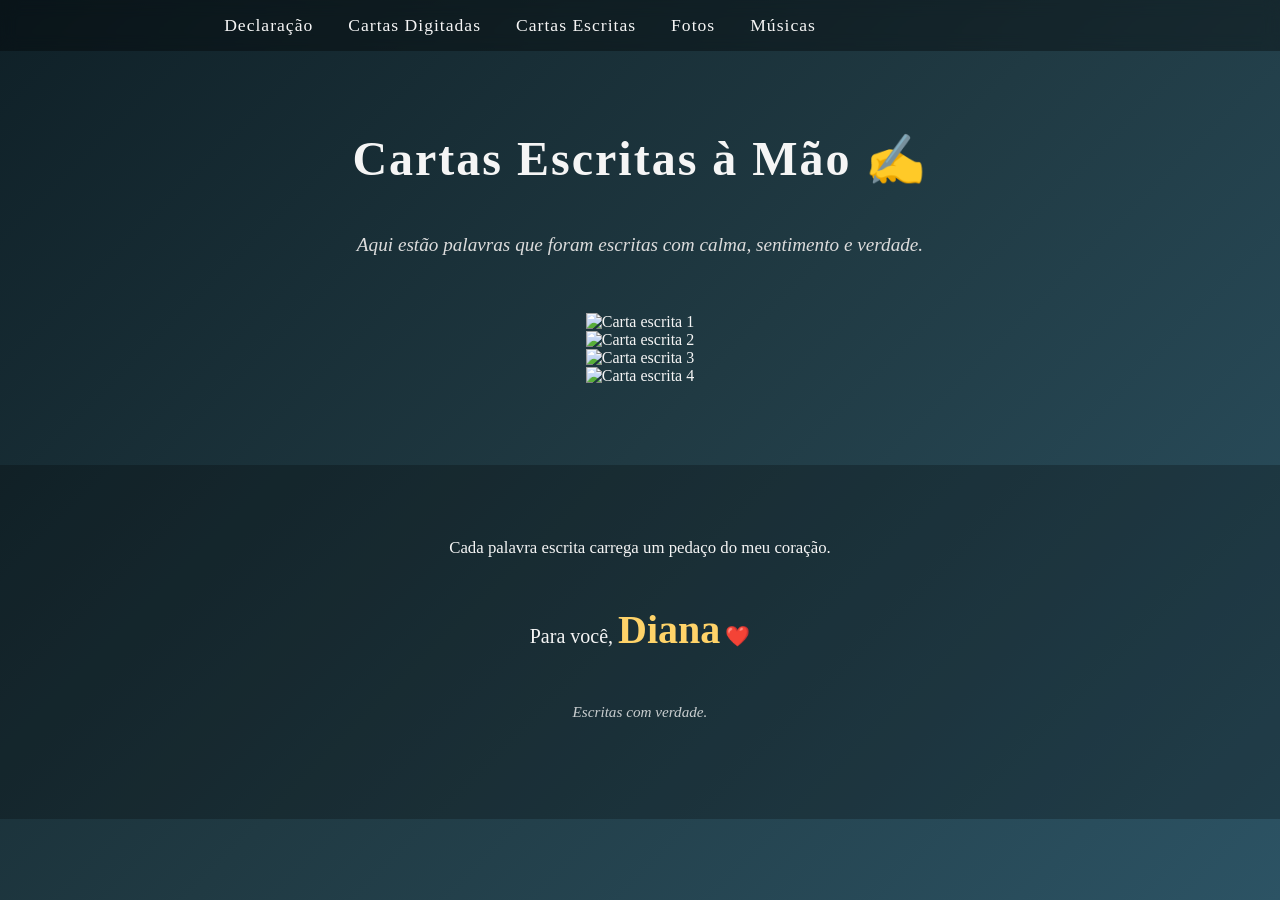
==== cartas-digitalizadas.html @ c197c5a6 "criado novo html" ====
<!DOCTYPE html>
<html lang="pt-BR">
<head>
<meta charset="UTF-8">
<title>Cartas Escritas</title>
<meta name="viewport" content="width=device-width, initial-scale=1.0">
<link rel="stylesheet" href="style.css">
</head>

<body class="cartas-page">

<nav class="nav">
    <div class="container nav-content">
        <a href="index.html">Declaração</a>
        <a href="cartas.html">Cartas Digitadas</a>
        <a href="cartas-digitalizadas.html">Cartas Escritas</a>
        <a href="fotos.html">Fotos</a>
        <a href="videos.html">Músicas</a>
    </div>
</nav>

<section class="section">
<div class="container">

<h2 class="title">Cartas Escritas à Mão ✍️</h2>

<p class="intro secondary">
Aqui estão palavras que foram escritas com calma,
sentimento e verdade.
</p>

<div class="cartas-escritas-grid">

    <div class="carta-escrita">
        <img src="img/cartas/carta_a_Escolha.png" alt="Carta escrita 1">
    </div>

    <div class="carta-escrita">
        <img src="img/cartas/carta_a_Transformação.png" alt="Carta escrita 2">
    </div>

    <div class="carta-escrita">
        <img src="img/cartas/carta_amor_sem_pressao.png" alt="Carta escrita 3">
    </div>

    <div class="carta-escrita">
        <img src="img/cartas/carta_Consciência_e_Respeito.png" alt="Carta escrita 4">
    </div>

</div>

</div>
</section>

<footer class="footer">
    <div class="container footer-content">

        <p class="footer-text">
            Cada palavra escrita carrega um pedaço do meu coração.
        </p>

        <p class="footer-heart">
            Para você, <strong>Diana</strong> ❤️
        </p>

        <p class="footer-signature">
            Escritas com verdade.
        </p>

    </div>
</footer>
<!-- LIGHTBOX GLOBAL -->
<div id="lightbox" class="lightbox">
    <img id="lightbox-img">
</div>

<script src="script.js"></script>
</body>
</html>
---- style.css ----
/* RESET */
* {
    margin: 0;
    padding: 0;
    box-sizing: border-box;
}

/* BASE */
body {
    font-family: 'Georgia', serif;
    background: linear-gradient(135deg, #0f2027, #203a43, #2c5364);
    color: #f5f5f5;
    min-height: 100vh;
    scroll-behavior: smooth;
}

.intro {
    font-size: 1.2rem;
    line-height: 1.9;
    margin-bottom: 25px;
    opacity: 0;
    animation: fadeUp 1.8s ease forwards;
}

.intro.secondary {
    font-style: italic;
    color: #dcdcdc;
    margin-bottom: 50px;
}

/* ESTRUTURA */
.section {
    padding: 80px 20px;
    display: flex;
    justify-content: center;
}

.container {
    max-width: 1000px;
    width: 100%;
    text-align: center;
    animation: fadeUp 1.6s ease forwards;
    opacity: 0;
}

/* TÍTULOS */
.title {
    font-size: 3rem;
    letter-spacing: 2px;
    margin-bottom: 40px;
    animation: fadeDown 1.2s ease forwards;
    opacity: 0;
}

strong {
    font-size: 2em;
}

/* TEXTO */
p {
    font-size: 1.15rem;
    line-height: 1.9;
    margin-bottom: 22px;
}

/* DESTAQUES */
.highlight {
    font-style: italic;
    color: #ffd369;
    margin-top: 30px;
}

.final {
    font-size: 1.4rem;
    margin-top: 40px;
}

.final strong {
    display: block;
    margin-top: 10px;
    font-size: 1.6rem;
}

/* VÍDEOS */
.videos {
    background: rgba(0, 0, 0, 0.15);
}

.video-grid {
    display: grid;
    grid-template-columns: repeat(auto-fit, minmax(280px, 1fr));
    gap: 30px;
}

.video iframe {
    width: 100%;
    aspect-ratio: 16 / 9;
    border-radius: 12px;
    border: none;
    box-shadow: 0 8px 20px rgba(0, 0, 0, 0.35);
}

/* FOOTER */
.footer {
    background: rgba(0, 0, 0, 0.25);
    padding: 50px 20px;
    width: 100%;
}

.footer-content {
    max-width: 900px;
    margin: 0 auto;
    text-align: center;
    display: flex;
    flex-direction: column;
    gap: 14px;
    animation: fadeUp 1.2s ease forwards;
    opacity: 0;
}

/* TEXTOS */
.footer-text {
    font-size: 1.05rem;
    line-height: 1.6;
}

.footer-heart {
    font-size: 1.25rem;
    line-height: 1.6;
}

.footer-heart strong {
    color: #ffd369;
}

.footer-signature {
    font-size: 0.95rem;
    font-style: italic;
    opacity: 0.8;
}

/* CORAÇÃO ANIMADO */
.footer-heart span {
    display: inline-block;
    animation: pulse 1.6s infinite;
}

/* ANIMAÇÃO */
@keyframes pulse {
    0% { transform: scale(1); }
    50% { transform: scale(1.12); }
    100% { transform: scale(1); }
}

/* MOBILE */
@media (max-width: 600px) {
    .footer {
        padding: 40px 16px;
    }

    .footer-text {
        font-size: 1rem;
    }

    .footer-heart {
        font-size: 1.15rem;
    }

    .footer-signature {
        font-size: 0.9rem;
    }
}

/* TELAS GRANDES */
@media (min-width: 1200px) {
    .footer {
        padding: 70px 20px;
    }
}


@keyframes pulse {
    0% { transform: scale(1); }
    50% { transform: scale(1.15); }
    100% { transform: scale(1); }
}


/* ANIMAÇÕES */
@keyframes fadeUp {
    from {
        opacity: 0;
        transform: translateY(40px);
    }
    to {
        opacity: 1;
        transform: translateY(0);
    }
}

@keyframes fadeDown {
    from {
        opacity: 0;
        transform: translateY(-40px);
    }
    to {
        opacity: 1;
        transform: translateY(0);
    }
}

/* RESPONSIVO */
@media (max-width: 600px) {
    .title {
        font-size: 2.2rem;
    }

    p {
        font-size: 1.05rem;
    }
}

/* ================= NAV ================= */

.nav {
    position: sticky;
    top: 0;
    background: rgba(0,0,0,0.35);
    backdrop-filter: blur(8px);
    padding: 15px 20px;
    z-index: 1000;
}

.nav-content {
    display: flex;
    justify-content: center;
    gap: 35px;
}

.nav a {
    color: #f5f5f5;
    text-decoration: none;
    font-size: 1.1rem;
    letter-spacing: 1px;
    position: relative;
}

.nav a::after {
    content: "";
    position: absolute;
    width: 0;
    height: 2px;
    background: #ffd369;
    left: 0;
    bottom: -5px;
    transition: 0.3s;
}

.nav a:hover::after {
    width: 100%;
}

/* ================= CARTAS ================= */

/* ================= CARTAS - 2 POR LINHA ================= */

.cartas-grid {
    display: flex;
    flex-direction: column;
    gap: 30px;
    margin-top: 40px;
}

.carta {
    background: rgba(255,255,255,0.08);
    padding: 40px;
    border-radius: 18px;
    backdrop-filter: blur(6px);
    box-shadow: 0 12px 30px rgba(0,0,0,0.35);
    transition: 0.4s ease;
    text-align: left;
    min-height: 250px;
}

.carta:hover {
    transform: translateY(-8px);
}

.carta h3 {
    color: #ffd369;
    margin-bottom: 20px;
    font-size: 1.4rem;
}

.carta p {
    font-size: 1.15rem;
    line-height: 1.8;
}

/* Responsivo - celular */
@media (max-width: 768px) {
    .cartas-grid {
        grid-template-columns: 1fr;
    }
}

/* ================= FOTOS ================= */

.fotos-grid {
    display: grid;
    grid-template-columns: repeat(auto-fit,minmax(220px,1fr));
    gap: 20px;
    margin-top: 40px;
}

.fotos-grid img {
    width: 100%;
    border-radius: 14px;
    transition: 0.4s;
    box-shadow: 0 8px 20px rgba(0,0,0,0.35);
}

.fotos-grid img:hover {
    transform: scale(1.08);
}

/* LIGHTBOX */

.lightbox {
    display: none;
    position: fixed;
    z-index: 2000;
    left: 0;
    top: 0;
    width: 100%;
    height: 100%;
    background: rgba(0,0,0,0.85);
    justify-content: center;
    align-items: center;
}

.lightbox-img {
    max-width: 90%;
    max-height: 90%;
    border-radius: 14px;
    box-shadow: 0 0 30px rgba(0,0,0,0.8);
    animation: fadeUp 0.4s ease;
}

.fotos-grid img {
    cursor: pointer;
}
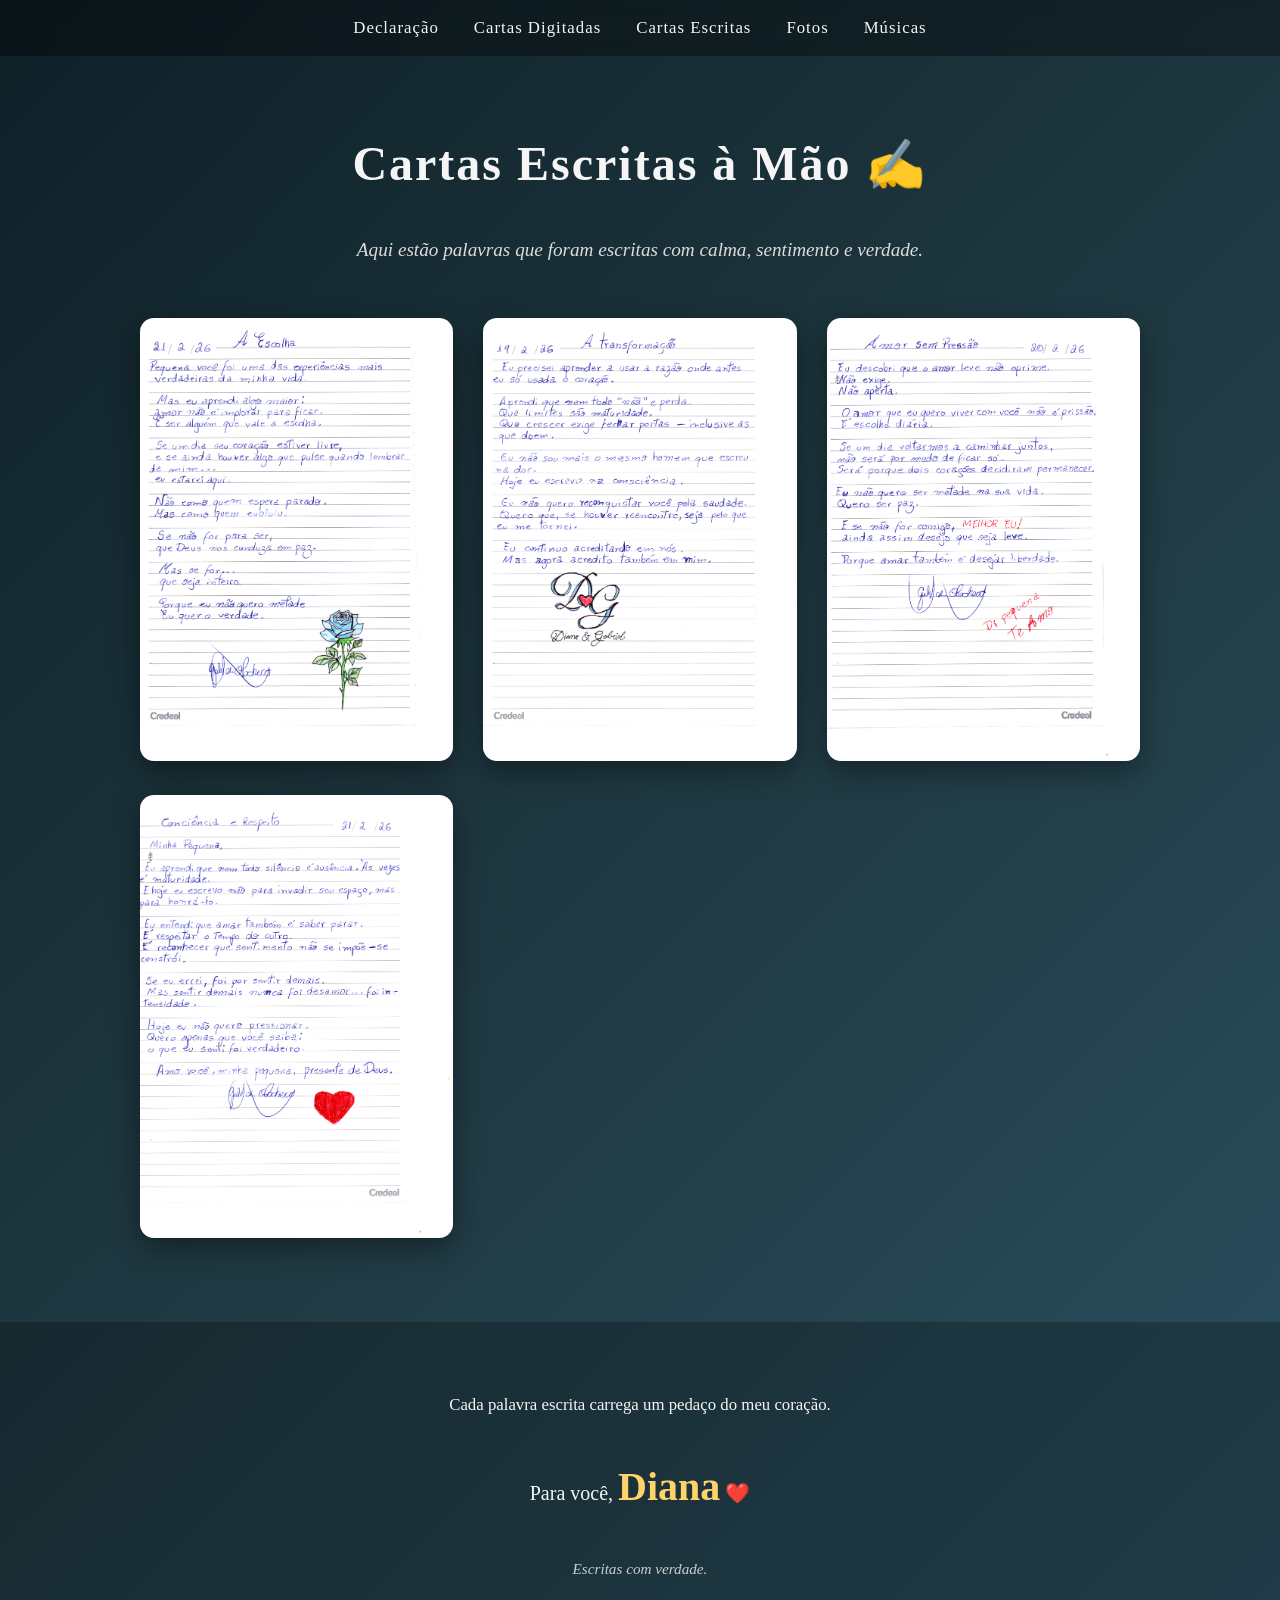
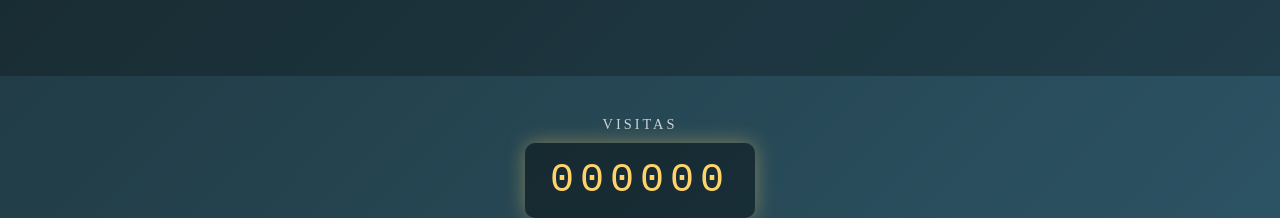
==== commit e3b50e34: "incrementando contador de visualizacao" ====
--- a/cartas-digitalizadas.html
+++ b/cartas-digitalizadas.html
@@ -75,5 +75,11 @@
 </div>
 
 <script src="script.js"></script>
+<div class="contador-box">
+    <div class="contador-label">VISITAS</div>
+    <div id="contador-digital" class="contador-digital">000000</div>
+</div>
+
+<script src="contador.js"></script>
 </body>
 </html>
--- a/style.css
+++ b/style.css
@@ -223,26 +223,29 @@
 /* ================= NAV ================= */
 
 .nav {
-    position: sticky;
-    top: 0;
+    width: 100%;
+    padding: 18px 0;
     background: rgba(0,0,0,0.35);
     backdrop-filter: blur(8px);
-    padding: 15px 20px;
-    z-index: 1000;
 }
 
 .nav-content {
+    max-width: 1000px;
+    margin: 0 auto;          /* centraliza o container */
     display: flex;
-    justify-content: center;
+    justify-content: center; /* centraliza os links */
+    align-items: center;
     gap: 35px;
+    flex-wrap: wrap;
 }
 
 .nav a {
     color: #f5f5f5;
     text-decoration: none;
-    font-size: 1.1rem;
+    font-size: 1.05rem;
     letter-spacing: 1px;
     position: relative;
+    transition: 0.3s;
 }
 
 .nav a::after {
@@ -339,15 +342,62 @@
     align-items: center;
 }
 
-.lightbox-img {
-    max-width: 90%;
-    max-height: 90%;
-    border-radius: 14px;
-    box-shadow: 0 0 30px rgba(0,0,0,0.8);
-    animation: fadeUp 0.4s ease;
+.lightbox img{
+    max-width: 95vw;
+    max-height: 95vh;
+    object-fit: contain;
+    border-radius:12px;
+    transition: transform 0.3s ease;
+    box-shadow:0 0 40px rgba(0,0,0,0.8);
 }
 
 .fotos-grid img {
     cursor: pointer;
 }
 
+/* ================= CARTAS DIGITALIZADAS ================= */
+
+.cartas-escritas-grid{
+    display:grid;
+    grid-template-columns: repeat(auto-fit,minmax(280px,1fr));
+    gap:30px;
+    margin-top:40px;
+}
+
+.carta-escrita img{
+    width:100%;
+    border-radius:14px;
+    box-shadow:0 10px 30px rgba(0,0,0,0.4);
+    transition:0.4s;
+    cursor:pointer;
+}
+
+.carta-escrita img:hover{
+    transform:scale(1.05);
+}
+
+/* ================= CONTADOR DIGITAL ================= */
+
+.contador-box{
+    margin-top:40px;
+    text-align:center;
+}
+
+.contador-label{
+    font-size:0.9rem;
+    letter-spacing:3px;
+    margin-bottom:10px;
+    opacity:0.8;
+}
+
+.contador-digital{
+    font-family: 'Courier New', monospace;
+    font-size:2.5rem;
+    letter-spacing:6px;
+    color:#ffd369;
+    background:rgba(0,0,0,0.4);
+    display:inline-block;
+    padding:15px 25px;
+    border-radius:10px;
+    box-shadow:0 0 20px rgba(255,211,105,0.4);
+}
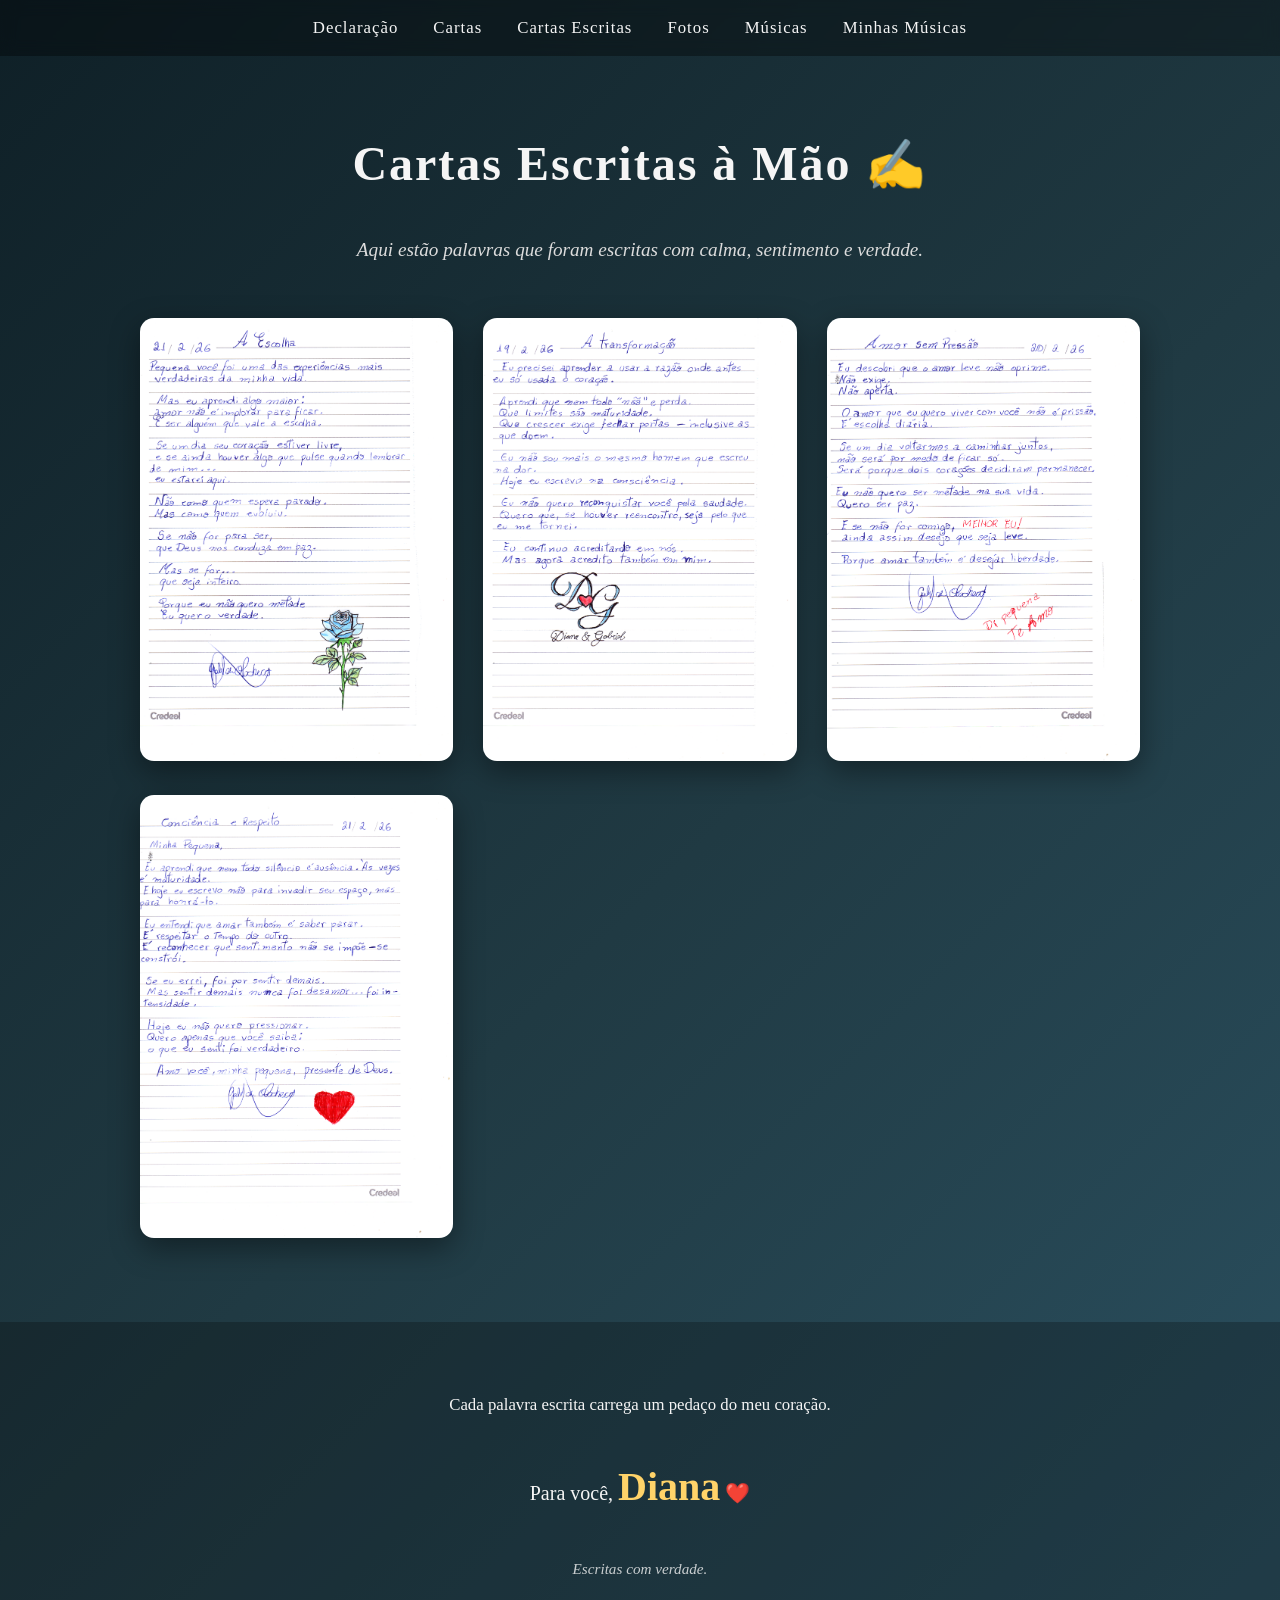
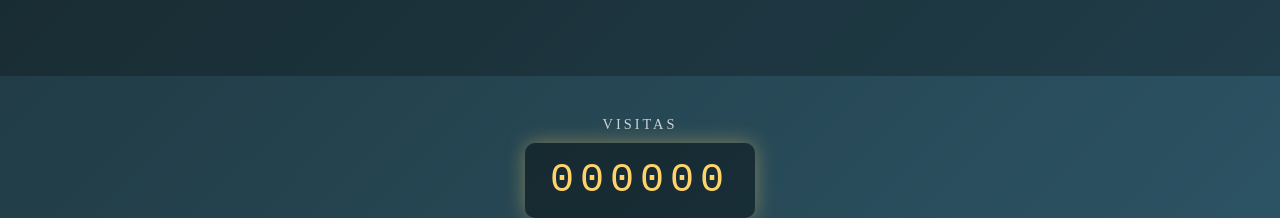
==== commit efc7a723: "corridigo o nav de todos os html para add no html de musicas-autorais" ====
--- a/cartas-digitalizadas.html
+++ b/cartas-digitalizadas.html
@@ -12,10 +12,11 @@
 <nav class="nav">
     <div class="container nav-content">
         <a href="index.html">Declaração</a>
-        <a href="cartas.html">Cartas Digitadas</a>
+        <a href="cartas.html">Cartas</a>
         <a href="cartas-digitalizadas.html">Cartas Escritas</a>
         <a href="fotos.html">Fotos</a>
         <a href="videos.html">Músicas</a>
+        <a href="musicas-autorais.html">Minhas Músicas</a>
     </div>
 </nav>
 
--- a/style.css
+++ b/style.css
@@ -400,4 +400,37 @@
     padding:15px 25px;
     border-radius:10px;
     box-shadow:0 0 20px rgba(255,211,105,0.4);
+}
+
+/* ================= MÚSICAS AUTORAIS ================= */
+
+.musica-box{
+    margin-top:60px;
+    padding:30px;
+    background:rgba(255,255,255,0.08);
+    border-radius:15px;
+    backdrop-filter:blur(6px);
+    box-shadow:0 10px 30px rgba(0,0,0,0.3);
+}
+
+.musica-titulo{
+    margin-bottom:20px;
+    color:#ffd369;
+}
+
+.player{
+    width:100%;
+    margin-bottom:5px;
+}
+
+.letra{
+    text-align:left;
+    line-height:1;
+    font-style:italic;
+    white-space:pre-line;
+}
+
+.letra p{
+    margin-bottom: 2px;   /* diminui espaço entre blocos */
+    line-height: 1;      /* reduz altura da linha */
 }
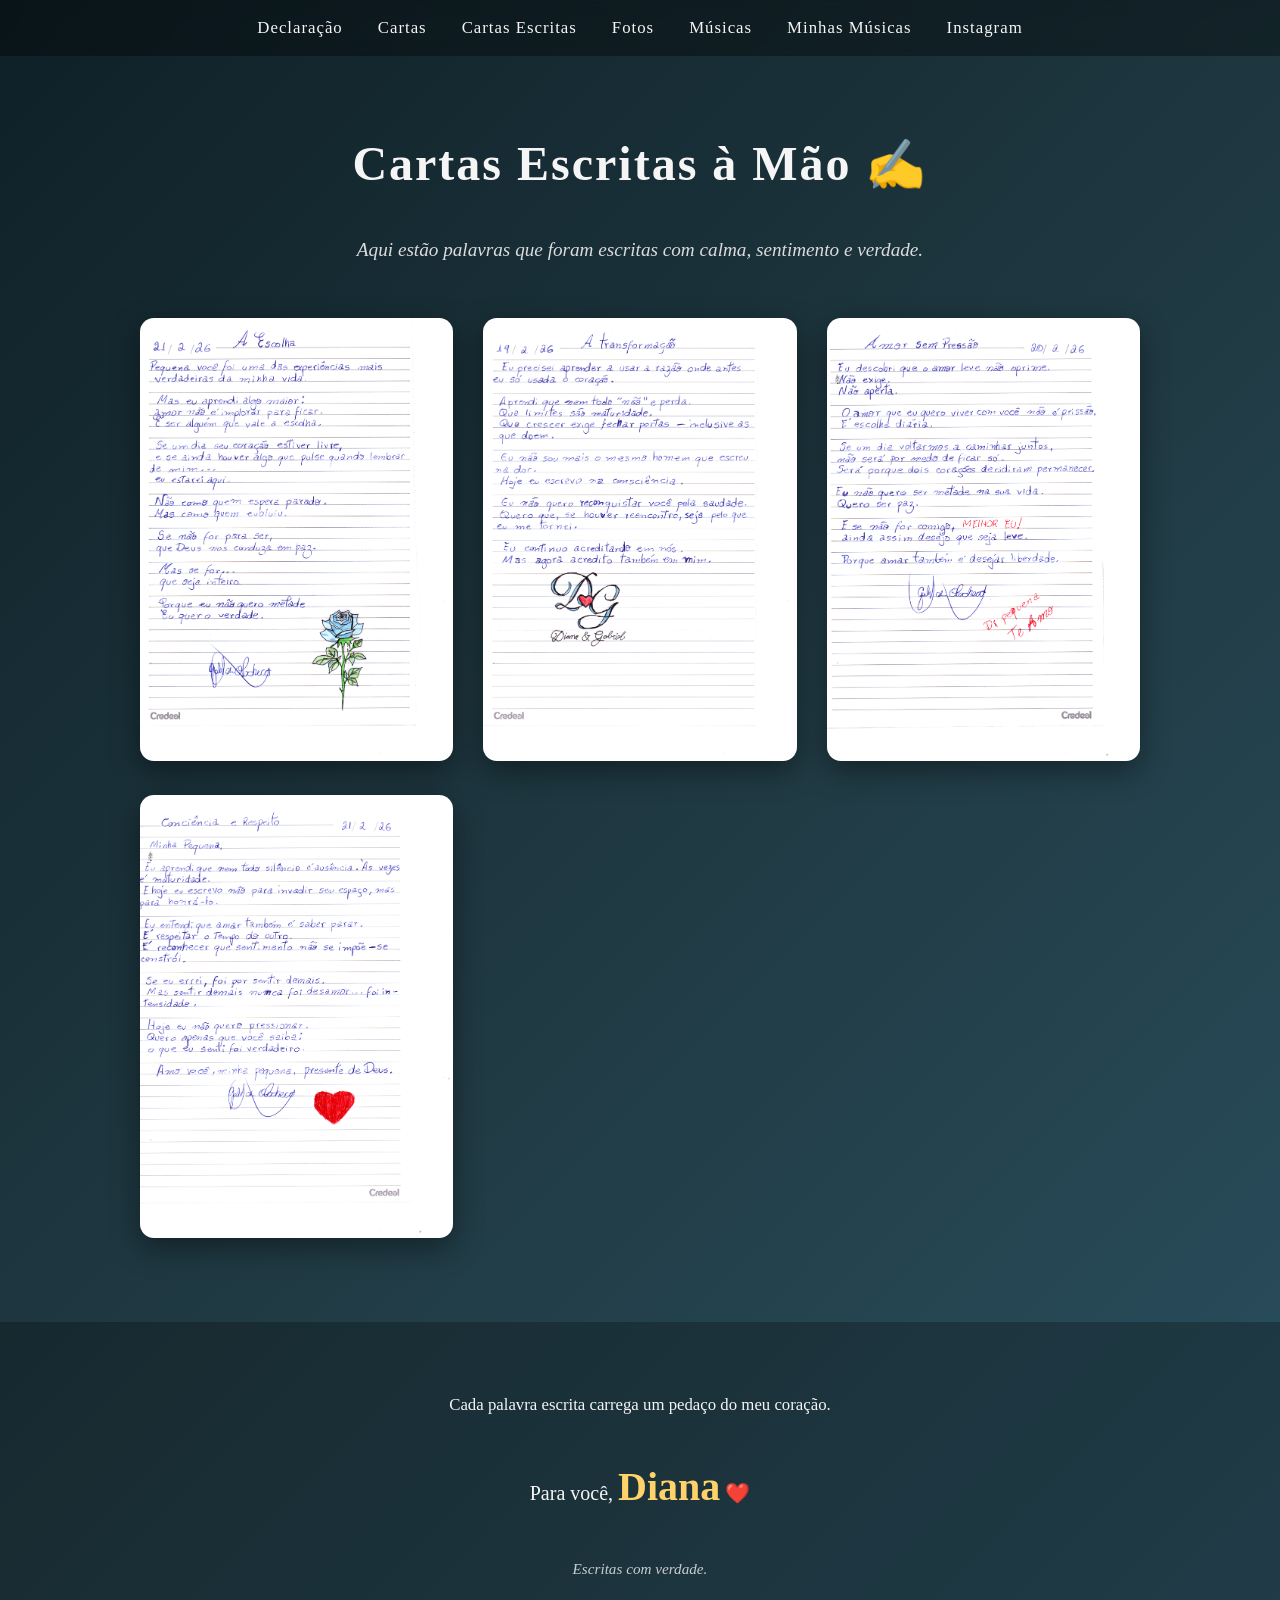
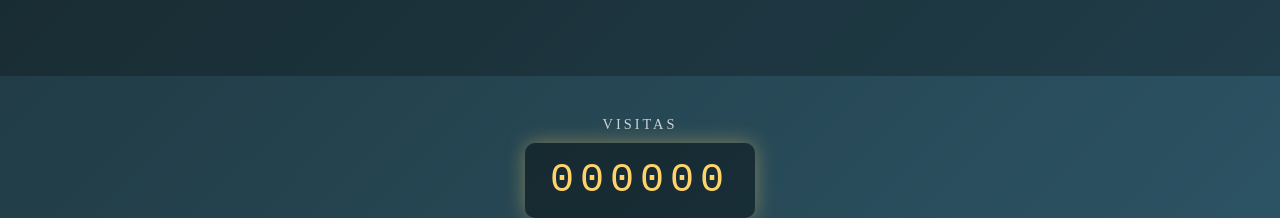
==== commit a1e6e67f: "arrumado o menu nav de todos os html" ====
--- a/cartas-digitalizadas.html
+++ b/cartas-digitalizadas.html
@@ -17,6 +17,7 @@
         <a href="fotos.html">Fotos</a>
         <a href="videos.html">Músicas</a>
         <a href="musicas-autorais.html">Minhas Músicas</a>
+        <a href="instagram-publicacoes.html">Instagram</a>
     </div>
 </nav>
 
--- a/style.css
+++ b/style.css
@@ -433,4 +433,13 @@
 .letra p{
     margin-bottom: 2px;   /* diminui espaço entre blocos */
     line-height: 1;      /* reduz altura da linha */
+}
+
+/* ================= INSTAGRAM ================= */
+
+.instagram-grid{
+    display:grid;
+    grid-template-columns: repeat(auto-fit,minmax(320px,1fr));
+    gap:30px;
+    margin-top:40px;
 }
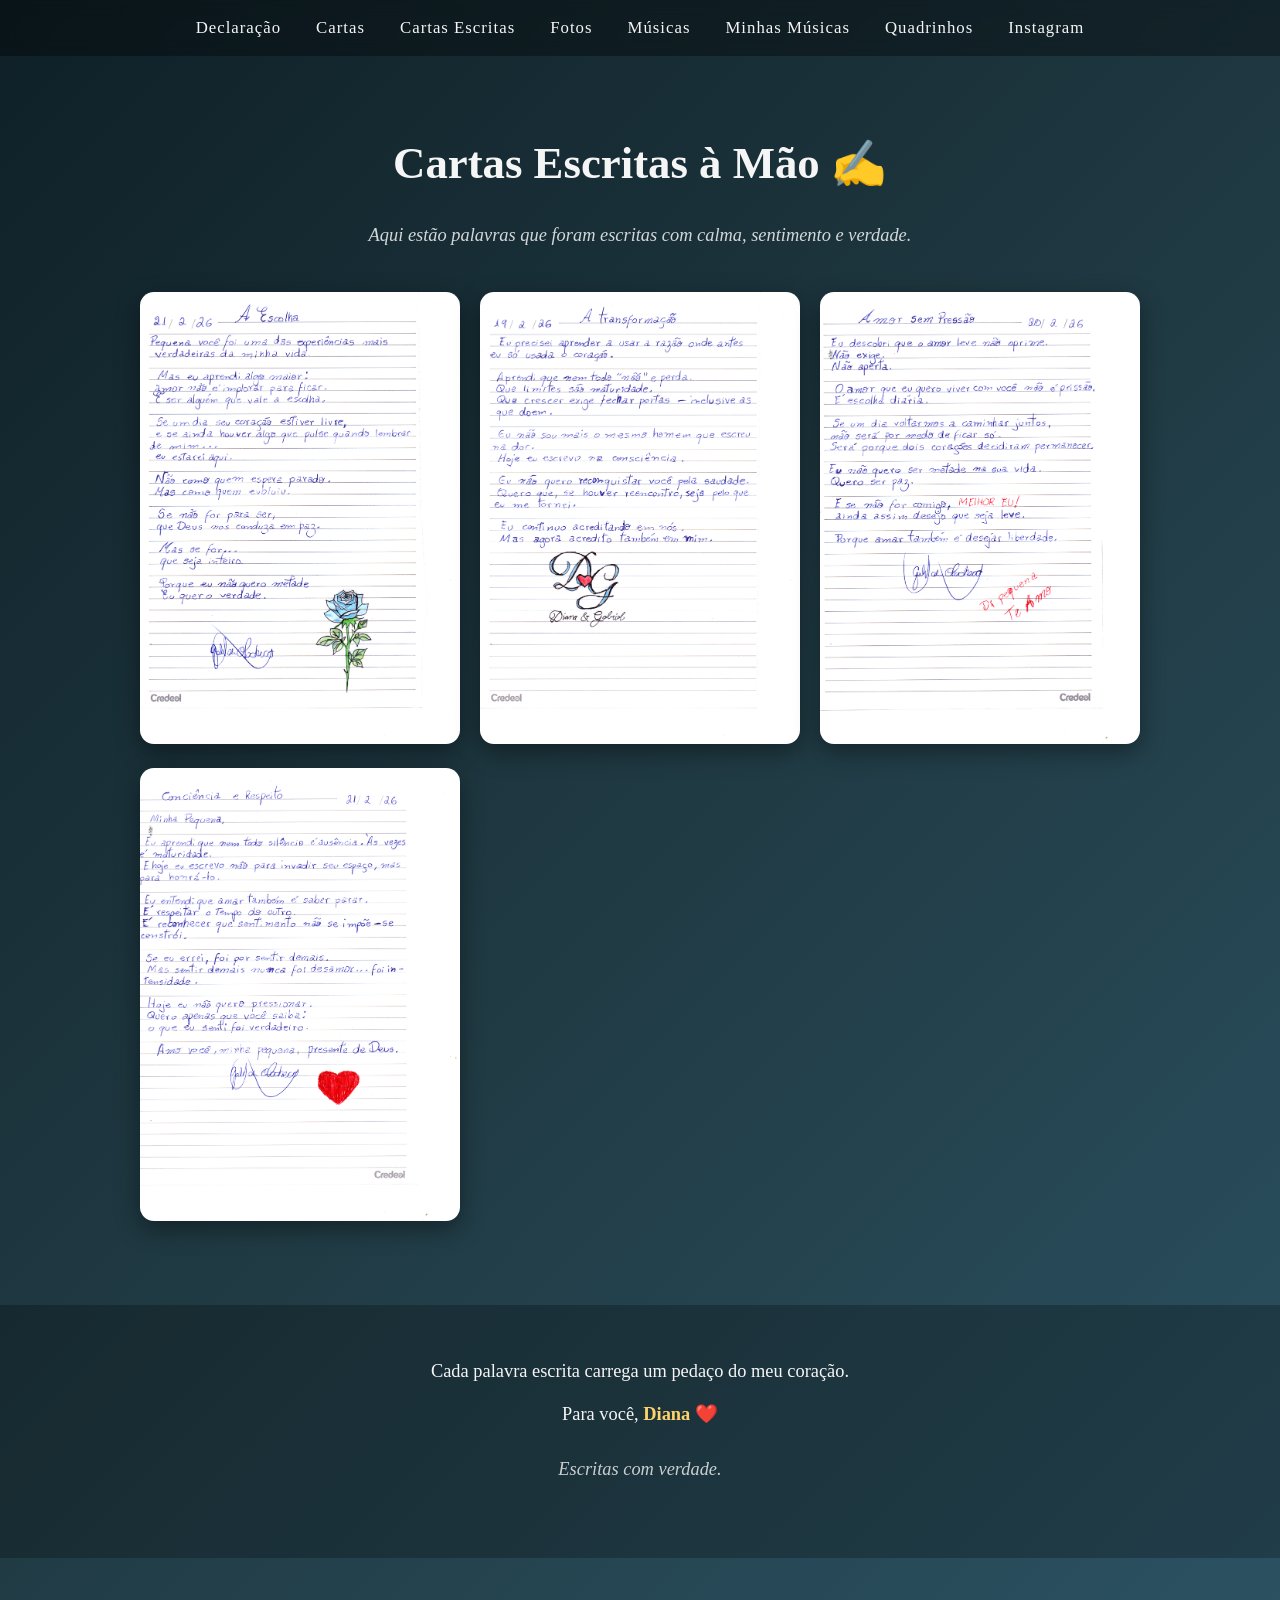
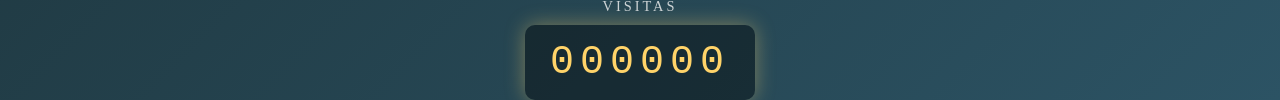
==== commit cad17de4: "alteracao no nav de todas os html" ====
--- a/cartas-digitalizadas.html
+++ b/cartas-digitalizadas.html
@@ -17,6 +17,7 @@
         <a href="fotos.html">Fotos</a>
         <a href="videos.html">Músicas</a>
         <a href="musicas-autorais.html">Minhas Músicas</a>
+        <a href="quadrinhos-musicais.html">Quadrinhos</a>
         <a href="instagram-publicacoes.html">Instagram</a>
     </div>
 </nav>
--- a/style.css
+++ b/style.css
@@ -1,405 +1,180 @@
-/* RESET */
-* {
-    margin: 0;
-    padding: 0;
-    box-sizing: border-box;
-}
-
-/* BASE */
-body {
-    font-family: 'Georgia', serif;
+/* ================= RESET ================= */
+
+*{
+    margin:0;
+    padding:0;
+    box-sizing:border-box;
+}
+
+/* ================= BASE ================= */
+
+body{
+    font-family:'Georgia', serif;
     background: linear-gradient(135deg, #0f2027, #203a43, #2c5364);
-    color: #f5f5f5;
-    min-height: 100vh;
-    scroll-behavior: smooth;
-}
-
-.intro {
-    font-size: 1.2rem;
-    line-height: 1.9;
-    margin-bottom: 25px;
-    opacity: 0;
-    animation: fadeUp 1.8s ease forwards;
-}
-
-.intro.secondary {
-    font-style: italic;
-    color: #dcdcdc;
-    margin-bottom: 50px;
-}
-
-/* ESTRUTURA */
-.section {
-    padding: 80px 20px;
-    display: flex;
-    justify-content: center;
-}
-
-.container {
-    max-width: 1000px;
-    width: 100%;
-    text-align: center;
-    animation: fadeUp 1.6s ease forwards;
-    opacity: 0;
-}
-
-/* TÍTULOS */
-.title {
-    font-size: 3rem;
-    letter-spacing: 2px;
-    margin-bottom: 40px;
-    animation: fadeDown 1.2s ease forwards;
-    opacity: 0;
-}
-
-strong {
-    font-size: 2em;
-}
-
-/* TEXTO */
-p {
-    font-size: 1.15rem;
-    line-height: 1.9;
-    margin-bottom: 22px;
-}
-
-/* DESTAQUES */
-.highlight {
-    font-style: italic;
-    color: #ffd369;
-    margin-top: 30px;
-}
-
-.final {
-    font-size: 1.4rem;
-    margin-top: 40px;
-}
-
-.final strong {
-    display: block;
-    margin-top: 10px;
-    font-size: 1.6rem;
-}
-
-/* VÍDEOS */
-.videos {
-    background: rgba(0, 0, 0, 0.15);
-}
-
-.video-grid {
-    display: grid;
-    grid-template-columns: repeat(auto-fit, minmax(280px, 1fr));
-    gap: 30px;
-}
-
-.video iframe {
-    width: 100%;
-    aspect-ratio: 16 / 9;
-    border-radius: 12px;
-    border: none;
-    box-shadow: 0 8px 20px rgba(0, 0, 0, 0.35);
-}
-
-/* FOOTER */
-.footer {
-    background: rgba(0, 0, 0, 0.25);
-    padding: 50px 20px;
-    width: 100%;
-}
-
-.footer-content {
-    max-width: 900px;
-    margin: 0 auto;
-    text-align: center;
-    display: flex;
-    flex-direction: column;
-    gap: 14px;
-    animation: fadeUp 1.2s ease forwards;
-    opacity: 0;
-}
-
-/* TEXTOS */
-.footer-text {
-    font-size: 1.05rem;
-    line-height: 1.6;
-}
-
-.footer-heart {
-    font-size: 1.25rem;
-    line-height: 1.6;
-}
-
-.footer-heart strong {
-    color: #ffd369;
-}
-
-.footer-signature {
-    font-size: 0.95rem;
-    font-style: italic;
-    opacity: 0.8;
-}
-
-/* CORAÇÃO ANIMADO */
-.footer-heart span {
-    display: inline-block;
-    animation: pulse 1.6s infinite;
-}
-
-/* ANIMAÇÃO */
-@keyframes pulse {
-    0% { transform: scale(1); }
-    50% { transform: scale(1.12); }
-    100% { transform: scale(1); }
-}
-
-/* MOBILE */
-@media (max-width: 600px) {
-    .footer {
-        padding: 40px 16px;
-    }
-
-    .footer-text {
-        font-size: 1rem;
-    }
-
-    .footer-heart {
-        font-size: 1.15rem;
-    }
-
-    .footer-signature {
-        font-size: 0.9rem;
-    }
-}
-
-/* TELAS GRANDES */
-@media (min-width: 1200px) {
-    .footer {
-        padding: 70px 20px;
-    }
-}
-
-
-@keyframes pulse {
-    0% { transform: scale(1); }
-    50% { transform: scale(1.15); }
-    100% { transform: scale(1); }
-}
-
-
-/* ANIMAÇÕES */
-@keyframes fadeUp {
-    from {
-        opacity: 0;
-        transform: translateY(40px);
-    }
-    to {
-        opacity: 1;
-        transform: translateY(0);
-    }
-}
-
-@keyframes fadeDown {
-    from {
-        opacity: 0;
-        transform: translateY(-40px);
-    }
-    to {
-        opacity: 1;
-        transform: translateY(0);
-    }
-}
-
-/* RESPONSIVO */
-@media (max-width: 600px) {
-    .title {
-        font-size: 2.2rem;
-    }
-
-    p {
-        font-size: 1.05rem;
-    }
+    color:#f5f5f5;
+    min-height:100vh;
+    scroll-behavior:smooth;
+}
+
+/* ================= ESTRUTURA ================= */
+
+.section{
+    padding:80px 20px;
+    display:flex;
+    justify-content:center;
+}
+
+.container{
+    max-width:1000px;
+    width:100%;
+    text-align:center;
 }
 
 /* ================= NAV ================= */
 
-.nav {
-    width: 100%;
-    padding: 18px 0;
-    background: rgba(0,0,0,0.35);
-    backdrop-filter: blur(8px);
-}
-
-.nav-content {
-    max-width: 1000px;
-    margin: 0 auto;          /* centraliza o container */
-    display: flex;
-    justify-content: center; /* centraliza os links */
-    align-items: center;
-    gap: 35px;
-    flex-wrap: wrap;
-}
-
-.nav a {
-    color: #f5f5f5;
-    text-decoration: none;
-    font-size: 1.05rem;
-    letter-spacing: 1px;
-    position: relative;
-    transition: 0.3s;
-}
-
-.nav a::after {
-    content: "";
-    position: absolute;
-    width: 0;
-    height: 2px;
-    background: #ffd369;
-    left: 0;
-    bottom: -5px;
-    transition: 0.3s;
-}
-
-.nav a:hover::after {
-    width: 100%;
-}
-
-/* ================= CARTAS ================= */
-
-/* ================= CARTAS - 2 POR LINHA ================= */
-
-.cartas-grid {
-    display: flex;
-    flex-direction: column;
-    gap: 30px;
-    margin-top: 40px;
-}
-
-.carta {
-    background: rgba(255,255,255,0.08);
-    padding: 40px;
-    border-radius: 18px;
-    backdrop-filter: blur(6px);
-    box-shadow: 0 12px 30px rgba(0,0,0,0.35);
-    transition: 0.4s ease;
-    text-align: left;
-    min-height: 250px;
-}
-
-.carta:hover {
-    transform: translateY(-8px);
-}
-
-.carta h3 {
-    color: #ffd369;
-    margin-bottom: 20px;
-    font-size: 1.4rem;
-}
-
-.carta p {
-    font-size: 1.15rem;
-    line-height: 1.8;
-}
-
-/* Responsivo - celular */
-@media (max-width: 768px) {
-    .cartas-grid {
-        grid-template-columns: 1fr;
-    }
-}
-
-/* ================= FOTOS ================= */
-
-.fotos-grid {
-    display: grid;
-    grid-template-columns: repeat(auto-fit,minmax(220px,1fr));
-    gap: 20px;
-    margin-top: 40px;
-}
-
-.fotos-grid img {
-    width: 100%;
-    border-radius: 14px;
-    transition: 0.4s;
-    box-shadow: 0 8px 20px rgba(0,0,0,0.35);
-}
-
-.fotos-grid img:hover {
-    transform: scale(1.08);
-}
-
-/* LIGHTBOX */
-
-.lightbox {
-    display: none;
-    position: fixed;
-    z-index: 2000;
-    left: 0;
-    top: 0;
-    width: 100%;
-    height: 100%;
-    background: rgba(0,0,0,0.85);
-    justify-content: center;
-    align-items: center;
-}
-
-.lightbox img{
-    max-width: 95vw;
-    max-height: 95vh;
-    object-fit: contain;
-    border-radius:12px;
-    transition: transform 0.3s ease;
-    box-shadow:0 0 40px rgba(0,0,0,0.8);
-}
-
-.fotos-grid img {
-    cursor: pointer;
-}
-
-/* ================= CARTAS DIGITALIZADAS ================= */
-
+.nav{
+    width:100%;
+    padding:18px 0;
+    background:rgba(0,0,0,0.35);
+    backdrop-filter:blur(8px);
+}
+
+.nav-content{
+    max-width:1000px;
+    margin:0 auto;
+    display:flex;
+    justify-content:center;
+    align-items:center;
+    gap:35px;
+    flex-wrap:wrap;
+}
+
+.nav a{
+    color:#f5f5f5;
+    text-decoration:none;
+    font-size:1.05rem;
+    letter-spacing:1px;
+    position:relative;
+    transition:0.3s;
+}
+
+.nav a::after{
+    content:"";
+    position:absolute;
+    width:0;
+    height:2px;
+    background:#ffd369;
+    left:0;
+    bottom:-5px;
+    transition:0.3s;
+}
+
+.nav a:hover::after{
+    width:100%;
+}
+
+/* ================= TÍTULOS ================= */
+
+.title{
+    font-size:2.8rem;
+    margin-bottom:30px;
+}
+
+.subtitle{
+    margin-top:60px;
+    margin-bottom:20px;
+    color:#ffd369;
+}
+
+/* ================= TEXTOS ================= */
+
+p{
+    font-size:1.15rem;
+    line-height:1.8;
+    margin-bottom:22px;
+}
+
+.intro{
+    margin-bottom:25px;
+}
+
+.intro.secondary{
+    font-style:italic;
+    opacity:0.85;
+}
+
+.highlight{
+    color:#ffd369;
+    font-style:italic;
+}
+
+.final{
+    font-size:1.3rem;
+    margin-top:40px;
+}
+
+/* ================= GRID PADRÃO (FOTOS / CARTAS / QUADRINHOS) ================= */
+
+.fotos-grid,
 .cartas-escritas-grid{
     display:grid;
-    grid-template-columns: repeat(auto-fit,minmax(280px,1fr));
+    grid-template-columns:repeat(auto-fit,minmax(250px,1fr));
+    gap:20px;
+    margin-top:40px;
+}
+
+.fotos-grid img,
+.carta-escrita img{
+    width:100%;
+    border-radius:14px;
+    box-shadow:0 8px 25px rgba(0,0,0,0.4);
+    transition:0.4s;
+    cursor:pointer;
+}
+
+.fotos-grid img:hover,
+.carta-escrita img:hover{
+    transform:scale(1.05);
+}
+
+/* ================= CARTAS DIGITADAS ================= */
+
+.cartas-grid{
+    display:flex;
+    flex-direction:column;
     gap:30px;
     margin-top:40px;
 }
 
-.carta-escrita img{
-    width:100%;
+.carta{
+    background:rgba(255,255,255,0.08);
+    padding:30px;
     border-radius:14px;
-    box-shadow:0 10px 30px rgba(0,0,0,0.4);
-    transition:0.4s;
-    cursor:pointer;
-}
-
-.carta-escrita img:hover{
-    transform:scale(1.05);
-}
-
-/* ================= CONTADOR DIGITAL ================= */
-
-.contador-box{
-    margin-top:40px;
-    text-align:center;
-}
-
-.contador-label{
-    font-size:0.9rem;
-    letter-spacing:3px;
-    margin-bottom:10px;
-    opacity:0.8;
-}
-
-.contador-digital{
-    font-family: 'Courier New', monospace;
-    font-size:2.5rem;
-    letter-spacing:6px;
-    color:#ffd369;
-    background:rgba(0,0,0,0.4);
-    display:inline-block;
-    padding:15px 25px;
-    border-radius:10px;
-    box-shadow:0 0 20px rgba(255,211,105,0.4);
+    backdrop-filter:blur(6px);
+    box-shadow:0 8px 25px rgba(0,0,0,0.3);
+    max-width:700px;
+    margin:0 auto;
+}
+
+.carta h3{
+    color:#ffd369;
+    margin-bottom:15px;
+}
+
+/* ================= VÍDEOS ================= */
+
+.video-grid{
+    display:grid;
+    grid-template-columns:repeat(auto-fit,minmax(280px,1fr));
+    gap:30px;
+}
+
+.video iframe{
+    width:100%;
+    aspect-ratio:16/9;
+    border:none;
+    border-radius:12px;
+    box-shadow:0 8px 20px rgba(0,0,0,0.35);
 }
 
 /* ================= MÚSICAS AUTORAIS ================= */
@@ -420,26 +195,126 @@
 
 .player{
     width:100%;
-    margin-bottom:5px;
+    margin-bottom:25px;
 }
 
 .letra{
     text-align:left;
-    line-height:1;
+    line-height:1.6;
     font-style:italic;
     white-space:pre-line;
 }
 
 .letra p{
-    margin-bottom: 2px;   /* diminui espaço entre blocos */
-    line-height: 1;      /* reduz altura da linha */
-}
-
-/* ================= INSTAGRAM ================= */
-
-.instagram-grid{
-    display:grid;
-    grid-template-columns: repeat(auto-fit,minmax(320px,1fr));
-    gap:30px;
+    margin-bottom:8px;
+}
+
+/* ================= AUTORIA ================= */
+
+.autor-info{
+    margin-top:15px;
+    margin-bottom:40px;
+    font-size:0.95rem;
+    opacity:0.8;
+    font-style:italic;
+    max-width:700px;
+    margin-left:auto;
+    margin-right:auto;
+}
+
+/* ================= LIGHTBOX GLOBAL ================= */
+
+.lightbox{
+    display:none;
+    position:fixed;
+    top:0;
+    left:0;
+    width:100%;
+    height:100%;
+    background:rgba(0,0,0,0.95);
+    justify-content:center;
+    align-items:center;
+    z-index:3000;
+}
+
+.lightbox img{
+    max-width:95vw;
+    max-height:95vh;
+    object-fit:contain;
+    border-radius:12px;
+    transition:transform 0.3s ease;
+    box-shadow:0 0 40px rgba(0,0,0,0.8);
+}
+
+/* ================= CONTADOR DIGITAL ================= */
+
+.contador-box{
     margin-top:40px;
+    text-align:center;
+}
+
+.contador-label{
+    font-size:0.9rem;
+    letter-spacing:3px;
+    margin-bottom:10px;
+    opacity:0.8;
+}
+
+.contador-digital{
+    font-family:'Courier New', monospace;
+    font-size:2.5rem;
+    letter-spacing:6px;
+    color:#ffd369;
+    background:rgba(0,0,0,0.4);
+    display:inline-block;
+    padding:15px 25px;
+    border-radius:10px;
+    box-shadow:0 0 20px rgba(255,211,105,0.4);
+}
+
+/* ================= FOOTER ================= */
+
+.footer{
+    background:rgba(0,0,0,0.25);
+    padding:50px 20px;
+}
+
+.footer-content{
+    max-width:900px;
+    margin:0 auto;
+    text-align:center;
+}
+
+.footer-text{
+    margin-bottom:10px;
+}
+
+.footer-heart strong{
+    color:#ffd369;
+}
+
+.footer-signature{
+    font-style:italic;
+    opacity:0.8;
+}
+
+/* ================= RESPONSIVO ================= */
+
+@media(max-width:600px){
+
+    .title{
+        font-size:2.2rem;
+    }
+
+    p{
+        font-size:1.05rem;
+    }
+
+    .nav-content{
+        gap:20px;
+    }
+
+    .contador-digital{
+        font-size:1.8rem;
+    }
 }
